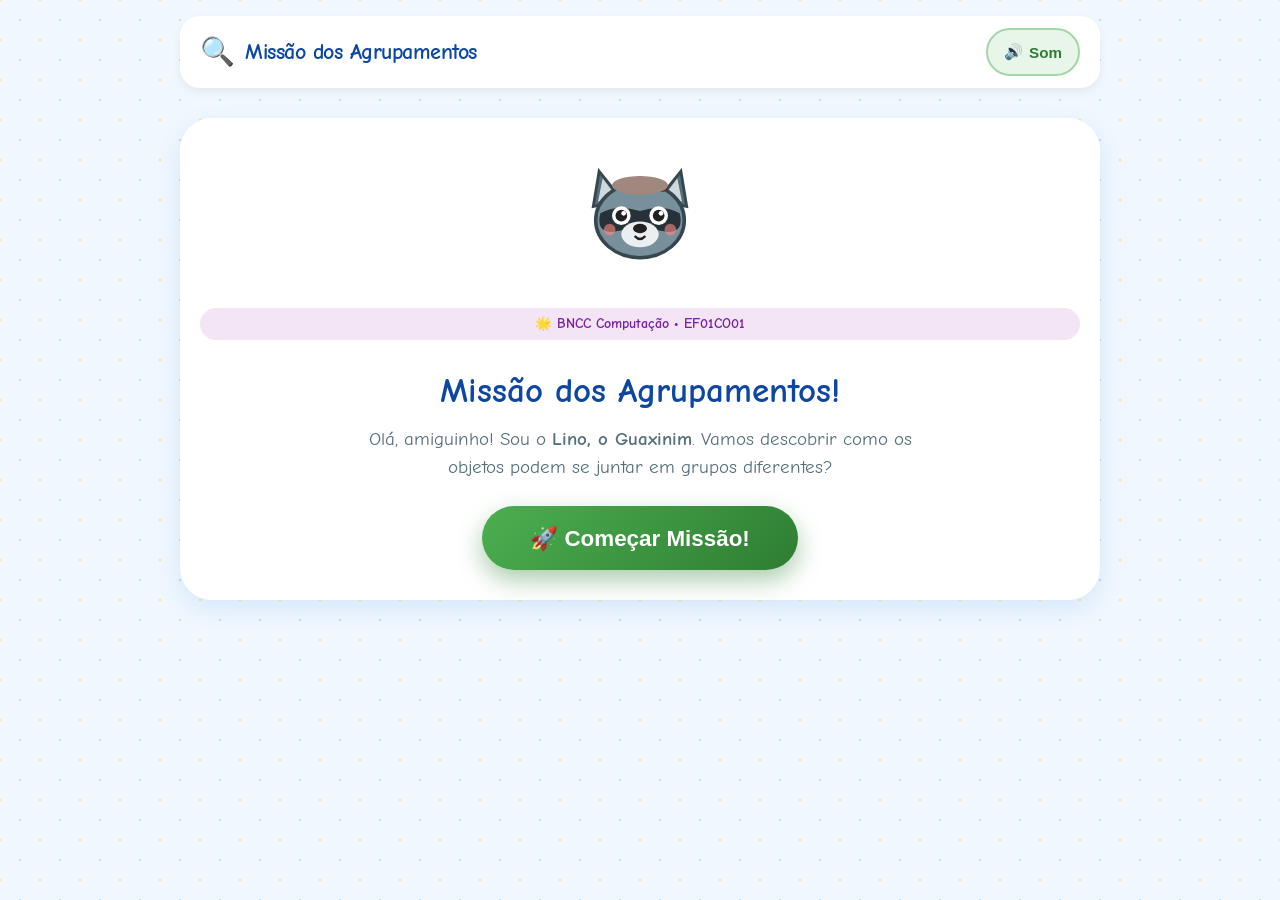
==== index.html @ 35787e44 "feat: implementacao completa da Missao dos Agrupamentos" ====
<!DOCTYPE html>
<html lang="pt-BR">
<head>
  <meta charset="UTF-8">
  <meta name="viewport" content="width=device-width, initial-scale=1.0, maximum-scale=1.0, user-scalable=no">
  <title>Missão dos Agrupamentos — Jogo Educativo BNCC EF01CO01</title>
  <meta name="description" content="Aplicação educativa para o 1º ano do Ensino Fundamental sobre agrupamentos e pensamento computacional (BNCC EF01CO01).">
  
  <!-- Fontes Legíveis para Alfabetização Infantil -->
  <link rel="preconnect" href="https://fonts.googleapis.com">
  <link rel="preconnect" href="https://fonts.gstatic.com" crossorigin>
  <link href="https://fonts.googleapis.com/css2?family=Comic+Neue:wght@400;700&family=Nunito:wght@700;800;900&display=swap" rel="stylesheet">
  
  <!-- Folha de Estilos -->
  <link rel="stylesheet" href="css/style.css">
</head>
<body>

  <div class="app-container">
    
    <!-- Cabeçalho Principal -->
    <header class="game-header">
      <div class="game-title-badge">
        <span class="game-logo-icon" role="img" aria-label="Lupa mágica">🔍</span>
        <h1 class="game-title">Missão dos Agrupamentos</h1>
      </div>
      <div class="header-actions">
        <button id="btn-sound-toggle" class="btn-control active-sound" aria-label="Ativar ou desativar som">
          <span id="sound-icon">🔊</span> <span id="sound-text">Som</span>
        </button>
      </div>
    </header>

    <!-- =========================================================================
         1. TELA INICIAL (Boas-Vindas)
         ========================================================================= -->
    <main id="screen-home" class="screen screen-active">
      <div class="home-mascot-container" id="home-mascot-slot">
        <!-- Injetado dinamicamente via JS (Lino SVG) -->
      </div>
      
      <span class="home-skill-pill">🌟 BNCC Computação • EF01CO01</span>
      <h2 class="home-title">Missão dos Agrupamentos!</h2>
      <p class="home-subtitle">
        Olá, amiguinho! Sou o <strong>Lino, o Guaxinim</strong>. Vamos descobrir como os objetos podem se juntar em grupos diferentes?
      </p>

      <div>
        <button id="btn-start" class="btn-large-primary" aria-label="Começar o jogo">
          <span>🚀 Começar Missão!</span>
        </button>
      </div>
    </main>

    <!-- =========================================================================
         2. TELA DA MISSÃO ATIVA
         ========================================================================= -->
    <section id="screen-mission" class="screen" aria-live="polite">
      
      <!-- Rastreador de Progresso (5 Etapas / Medalhas) -->
      <nav class="mission-tracker" aria-label="Progresso das 5 missões">
        <div class="step-item active" data-step="1">
          <div class="step-badge">🎨</div>
          <span class="step-label">Cores</span>
        </div>
        <div class="step-item" data-step="2">
          <div class="step-badge">📐</div>
          <span class="step-label">Formas</span>
        </div>
        <div class="step-item" data-step="3">
          <div class="step-badge">📦</div>
          <span class="step-label">Categorias</span>
        </div>
        <div class="step-item" data-step="4">
          <div class="step-badge">🔍</div>
          <span class="step-label">Descobrir</span>
        </div>
        <div class="step-item" data-step="5">
          <div class="step-badge">⭐</div>
          <span class="step-label">Meu Grupo</span>
        </div>
      </nav>

      <!-- Banner do Mascote Orientador com Instrução e Áudio -->
      <div class="mascot-banner">
        <div class="mascot-avatar" id="mission-mascot-slot">
          <!-- Injetado via JS -->
        </div>
        <div class="speech-bubble">
          <h2 class="speech-title" id="mission-title-text">Missão 1 — O Desafio das Cores</h2>
          <p class="speech-text" id="mission-instruction-text">Carregando instrução...</p>
          <button id="btn-speak-instruction" class="btn-listen" aria-label="Ouvir instrução falada">
            <span>🔊 Ouvir Instrução</span>
          </button>
        </div>
      </div>

      <!-- Área Dinâmica dos Objetos / Alternativas da Missão -->
      <div id="mission-dynamic-area">
        <!-- Renderizado dinamicamente via js/app.js -->
      </div>

      <!-- Botão de Verificação -->
      <div class="mission-actions" id="mission-action-bar">
        <button id="btn-verify" class="btn-verify" aria-label="Verificar se o agrupamento está certo">
          <span>✨ Verificar Grupo!</span>
        </button>
      </div>

    </section>

    <!-- =========================================================================
         3. TELA DE CONCLUSÃO & SÍNTESE DA APRENDIZAGEM
         ========================================================================= -->
    <section id="screen-conclusion" class="screen">
      <div class="trophy-container" role="img" aria-label="Troféu de Campeão">
        🏆
      </div>
      <h2 class="conclusion-title">Parabéns, Pequeno Detetive!</h2>
      <p class="home-subtitle">Você completou todas as 5 missões com muito sucesso!</p>

      <!-- Síntese Conceitual BNCC EF01CO01 -->
      <div class="conclusion-synthesis-box">
        <p class="synthesis-text">
          💡 "Os mesmos objetos podem formar grupos completamente diferentes dependendo da característica que observamos!"
        </p>
      </div>

      <!-- Resumo das Conquistas -->
      <div class="medals-summary">
        <div class="medal-badge">
          <div class="medal-icon">🎨</div>
          <span class="medal-title">Cores</span>
        </div>
        <div class="medal-badge">
          <div class="medal-icon">📐</div>
          <span class="medal-title">Formas</span>
        </div>
        <div class="medal-badge">
          <div class="medal-icon">📦</div>
          <span class="medal-title">Categorias</span>
        </div>
        <div class="medal-badge">
          <div class="medal-icon">🔍</div>
          <span class="medal-title">Regra Secreta</span>
        </div>
        <div class="medal-badge">
          <div class="medal-icon">⭐</div>
          <span class="medal-title">Meu Grupo</span>
        </div>
      </div>

      <div class="conclusion-buttons">
        <button id="btn-restart" class="btn-large-primary">
          <span>🔄 Jogar Novamente</span>
        </button>
      </div>
    </section>

  </div>

  <!-- =========================================================================
       MODAL DE FEEDBACK FORMATIVO (Sem Punição)
       ========================================================================= -->
  <div id="feedback-modal" class="modal-overlay" role="dialog" aria-modal="true" aria-labelledby="feedback-title" aria-describedby="feedback-message">
    <div class="feedback-card" id="feedback-card-content">
      <div class="feedback-icon" id="feedback-icon">🎉</div>
      <h3 class="feedback-title" id="feedback-title">Muito Bem!</h3>
      <p class="feedback-message" id="feedback-message">Texto da mensagem explicativa...</p>
      <button id="btn-feedback-action" class="btn-feedback-action">
        Continuar ➔
      </button>
    </div>
  </div>

  <!-- Scripts da Aplicação -->
  <script src="js/data.js"></script>
  <script src="js/app.js"></script>
</body>
</html>
---- css/style.css ----
/* ==========================================================================
   Missão dos Agrupamentos - Folha de Estilos Principal
   Alinhado à BNCC Computação EF01CO01 (1º Ano do Ensino Fundamental)
   ========================================================================== */

:root {
  /* Paleta Lúdica e de Alto Contraste */
  --color-primary: #1976D2;        /* Azul estimulante */
  --color-primary-dark: #0D47A1;
  --color-primary-light: #E3F2FD;
  
  --color-success: #388E3C;        /* Verde de conquista */
  --color-success-light: #E8F5E9;
  --color-success-glow: rgba(76, 175, 80, 0.4);
  
  --color-accent: #FFA000;         /* Amarelo/Dourado acolhedor */
  --color-accent-light: #FFF8E1;
  
  --color-secondary: #E64A19;      /* Laranja quente */
  --color-secondary-light: #FBE9E7;
  
  --color-purple: #7B1FA2;
  --color-purple-light: #F3E5F5;

  --color-bg: #F0F7FF;             /* Fundo suave e agradável aos olhos */
  --color-card-bg: #FFFFFF;
  --color-text: #263238;           /* Texto escuro de alto contraste */
  --color-text-muted: #546E7A;
  
  --border-radius-sm: 12px;
  --border-radius-md: 20px;
  --border-radius-lg: 32px;
  
  --shadow-sm: 0 4px 10px rgba(0, 0, 0, 0.06);
  --shadow-md: 0 8px 24px rgba(25, 118, 210, 0.12);
  --shadow-lg: 0 14px 36px rgba(0, 0, 0, 0.16);
  --shadow-selected: 0 0 0 4px #4CAF50, 0 8px 24px var(--color-success-glow);
  
  --transition-fast: 0.2s cubic-bezier(0.4, 0, 0.2, 1);
  --transition-bounce: 0.35s cubic-bezier(0.175, 0.885, 0.32, 1.275);
}

/* Reset Básico e Tipografia Acessível */
*, *::before, *::after {
  box-sizing: border-box;
  margin: 0;
  padding: 0;
  -webkit-tap-highlight-color: transparent;
}

body {
  font-family: 'Comic Neue', 'Nunito', 'Segoe UI', system-ui, -apple-system, sans-serif;
  background: var(--color-bg);
  background-image: 
    radial-gradient(#BBDEFB 1.5px, transparent 1.5px),
    radial-gradient(#FFE082 1.5px, var(--color-bg) 1.5px);
  background-size: 40px 40px;
  background-position: 0 0, 20px 20px;
  color: var(--color-text);
  line-height: 1.5;
  min-height: 100vh;
  display: flex;
  flex-direction: column;
  overflow-x: hidden;
}

/* Container Principal */
.app-container {
  width: 100%;
  max-width: 960px;
  margin: 0 auto;
  padding: 16px 20px 40px 20px;
  display: flex;
  flex-direction: column;
  flex: 1;
}

/* Cabeçalho do Jogo */
.game-header {
  display: flex;
  align-items: center;
  justify-content: space-between;
  padding: 12px 20px;
  background: var(--color-card-bg);
  border-radius: var(--border-radius-md);
  box-shadow: var(--shadow-sm);
  margin-bottom: 20px;
}

.game-title-badge {
  display: flex;
  align-items: center;
  gap: 10px;
}

.game-logo-icon {
  font-size: 28px;
  animation: float 3s ease-in-out infinite;
}

.game-title {
  font-size: 1.35rem;
  font-weight: 800;
  color: var(--color-primary-dark);
  letter-spacing: -0.5px;
}

.header-actions {
  display: flex;
  gap: 10px;
}

/* Botões de Ação Geral */
.btn-control {
  background: var(--color-primary-light);
  color: var(--color-primary-dark);
  border: 2px solid #BBDEFB;
  border-radius: 50px;
  padding: 8px 16px;
  font-size: 0.95rem;
  font-weight: 700;
  display: inline-flex;
  align-items: center;
  gap: 6px;
  cursor: pointer;
  min-height: 48px;
  min-width: 48px;
  transition: var(--transition-fast);
}

.btn-control:hover, .btn-control:focus-visible {
  background: #BBDEFB;
  transform: translateY(-2px);
  outline: none;
}

.btn-control.active-sound {
  background: #E8F5E9;
  border-color: #A5D6A7;
  color: #2E7D32;
}

/* Barra de Progresso das Missões (5 Etapas / Medalhas) */
.mission-tracker {
  display: flex;
  justify-content: space-between;
  align-items: center;
  background: var(--color-card-bg);
  padding: 12px 20px;
  border-radius: var(--border-radius-md);
  box-shadow: var(--shadow-sm);
  margin-bottom: 20px;
  position: relative;
}

.step-item {
  display: flex;
  flex-direction: column;
  align-items: center;
  gap: 4px;
  position: relative;
  z-index: 2;
  cursor: default;
}

.step-badge {
  width: 46px;
  height: 46px;
  border-radius: 50%;
  background: #ECEFF1;
  color: #78909C;
  display: flex;
  align-items: center;
  justify-content: center;
  font-size: 20px;
  font-weight: 800;
  border: 3px solid #CFD8DC;
  transition: var(--transition-bounce);
}

.step-item.active .step-badge {
  background: var(--color-primary);
  color: #FFFFFF;
  border-color: #90CAF9;
  transform: scale(1.18);
  box-shadow: 0 0 0 6px rgba(25, 118, 210, 0.2);
}

.step-item.completed .step-badge {
  background: var(--color-success);
  color: #FFFFFF;
  border-color: #A5D6A7;
  transform: scale(1.05);
}

.step-label {
  font-size: 0.8rem;
  font-weight: 700;
  color: var(--color-text-muted);
}

.step-item.active .step-label {
  color: var(--color-primary-dark);
}

/* Telas do Jogo */
.screen {
  display: none;
  opacity: 0;
  transform: translateY(12px);
  transition: opacity 0.35s ease, transform 0.35s ease;
}

.screen.screen-active {
  display: flex;
  flex-direction: column;
  opacity: 1;
  transform: translateY(0);
}

/* ==========================================================================
   TELA INICIAL
   ========================================================================== */
#screen-home {
  text-align: center;
  padding: 30px 20px;
  background: var(--color-card-bg);
  border-radius: var(--border-radius-lg);
  box-shadow: var(--shadow-md);
  margin-top: 10px;
}

.home-mascot-container {
  width: 140px;
  height: 140px;
  margin: 0 auto 20px auto;
  animation: bounce 2.5s ease-in-out infinite;
}

.home-title {
  font-size: 2.2rem;
  font-weight: 900;
  color: var(--color-primary-dark);
  margin-bottom: 12px;
  line-height: 1.2;
}

.home-subtitle {
  font-size: 1.2rem;
  color: var(--color-text-muted);
  max-width: 580px;
  margin: 0 auto 24px auto;
}

.home-skill-pill {
  display: inline-block;
  background: var(--color-purple-light);
  color: var(--color-purple);
  padding: 6px 16px;
  border-radius: 50px;
  font-size: 0.85rem;
  font-weight: 800;
  margin-bottom: 30px;
}

.btn-large-primary {
  background: linear-gradient(135deg, #4CAF50 0%, #2E7D32 100%);
  color: #FFFFFF;
  border: none;
  padding: 18px 48px;
  border-radius: 50px;
  font-size: 1.4rem;
  font-weight: 900;
  box-shadow: 0 10px 25px rgba(46, 125, 50, 0.4);
  cursor: pointer;
  display: inline-flex;
  align-items: center;
  gap: 12px;
  min-height: 64px;
  transition: var(--transition-bounce);
}

.btn-large-primary:hover, .btn-large-primary:focus-visible {
  transform: translateY(-4px) scale(1.04);
  box-shadow: 0 14px 30px rgba(46, 125, 50, 0.5);
  outline: none;
}

/* ==========================================================================
   BANNER DO MASCOTE (Instrução & Áudio)
   ========================================================================== */
.mascot-banner {
  display: flex;
  align-items: center;
  gap: 18px;
  background: #FFFFFF;
  padding: 16px 20px;
  border-radius: var(--border-radius-md);
  box-shadow: var(--shadow-sm);
  margin-bottom: 24px;
  border-left: 6px solid var(--color-primary);
}

.mascot-avatar {
  width: 76px;
  height: 76px;
  flex-shrink: 0;
}

.speech-bubble {
  flex: 1;
  display: flex;
  flex-direction: column;
  gap: 8px;
}

.speech-title {
  font-size: 1.1rem;
  font-weight: 800;
  color: var(--color-primary-dark);
}

.speech-text {
  font-size: 1.15rem;
  font-weight: 700;
  color: var(--color-text);
}

.btn-listen {
  align-self: flex-start;
  background: var(--color-accent-light);
  color: #E65100;
  border: 2px solid #FFE082;
  border-radius: 50px;
  padding: 6px 14px;
  font-size: 0.9rem;
  font-weight: 800;
  display: inline-flex;
  align-items: center;
  gap: 6px;
  cursor: pointer;
  min-height: 40px;
  transition: var(--transition-fast);
}

.btn-listen:hover, .btn-listen:focus-visible {
  background: #FFE082;
  transform: scale(1.05);
  outline: none;
}

/* ==========================================================================
   GRID DE CARTÕES DE OBJETOS
   ========================================================================== */
.objects-grid {
  display: grid;
  grid-template-columns: repeat(3, 1fr);
  gap: 18px;
  margin-bottom: 28px;
}

.object-card {
  background: var(--color-card-bg);
  border: 3px solid #E0E0E0;
  border-radius: var(--border-radius-md);
  padding: 16px 12px;
  display: flex;
  flex-direction: column;
  align-items: center;
  justify-content: center;
  cursor: pointer;
  min-height: 150px;
  position: relative;
  box-shadow: var(--shadow-sm);
  transition: var(--transition-bounce);
  user-select: none;
}

.object-card:hover {
  transform: translateY(-4px);
  border-color: #90CAF9;
  box-shadow: var(--shadow-md);
}

.object-card:focus-visible {
  outline: none;
  border-color: var(--color-primary);
  box-shadow: 0 0 0 4px rgba(25, 118, 210, 0.3);
}

/* Estado Selecionado com Verde Brilhante e Badge */
.object-card.selected {
  border-color: #4CAF50;
  background: #F1F8E9;
  box-shadow: var(--shadow-selected);
  transform: translateY(-4px) scale(1.03);
}

.object-card .selection-badge {
  display: none;
  position: absolute;
  top: 10px;
  right: 10px;
  width: 32px;
  height: 32px;
  background: #4CAF50;
  color: #FFFFFF;
  border-radius: 50%;
  font-size: 18px;
  font-weight: 900;
  align-items: center;
  justify-content: center;
  box-shadow: 0 2px 8px rgba(76, 175, 80, 0.5);
  animation: popIn 0.3s cubic-bezier(0.175, 0.885, 0.32, 1.275);
}

.object-card.selected .selection-badge {
  display: flex;
}

.card-icon-container {
  width: 80px;
  height: 80px;
  display: flex;
  align-items: center;
  justify-content: center;
  margin-bottom: 8px;
}

.obj-svg {
  width: 100%;
  height: 100%;
  filter: drop-shadow(0 4px 6px rgba(0, 0, 0, 0.08));
  transition: transform 0.3s ease;
}

.object-card:hover .obj-svg {
  transform: scale(1.08);
}

.card-label {
  font-size: 1.1rem;
  font-weight: 800;
  color: var(--color-text);
  text-align: center;
}

/* Pista Visual Progressiva / Andaime Pedagógico */
.object-card.guided-hint {
  animation: glowPulse 1.5s infinite;
}

/* ==========================================================================
   MISSÃO 4: DESCUBRA A REGRA (Estilo Específico)
   ========================================================================== */
.showcase-group {
  background: #FFFFFF;
  border: 3px dashed #90CAF9;
  border-radius: var(--border-radius-md);
  padding: 20px;
  margin-bottom: 24px;
  text-align: center;
}

.showcase-title {
  font-size: 1.1rem;
  font-weight: 800;
  color: var(--color-primary-dark);
  margin-bottom: 16px;
}

.showcase-grid {
  display: flex;
  justify-content: center;
  gap: 16px;
  flex-wrap: wrap;
}

.showcase-item {
  background: #F5F5F5;
  border: 2px solid #E0E0E0;
  border-radius: var(--border-radius-sm);
  padding: 10px;
  width: 90px;
  height: 90px;
  display: flex;
  flex-direction: column;
  align-items: center;
  justify-content: center;
}

.options-container {
  display: flex;
  flex-direction: column;
  gap: 14px;
  margin-bottom: 24px;
}

.btn-rule-option {
  background: #FFFFFF;
  border: 3px solid #CFD8DC;
  border-radius: var(--border-radius-md);
  padding: 18px 24px;
  font-size: 1.25rem;
  font-weight: 800;
  color: var(--color-text);
  text-align: left;
  cursor: pointer;
  box-shadow: var(--shadow-sm);
  transition: var(--transition-bounce);
  min-height: 64px;
  display: flex;
  align-items: center;
}

.btn-rule-option:hover {
  border-color: var(--color-primary);
  background: var(--color-primary-light);
  transform: translateX(6px);
}

.btn-rule-option.selected {
  border-color: var(--color-primary);
  background: var(--color-primary-light);
  box-shadow: 0 0 0 4px rgba(25, 118, 210, 0.3);
}

/* ==========================================================================
   MISSÃO 5: MEU AGRUPAMENTO CRIATIVO (Seletor de Regra)
   ========================================================================== */
.criteria-selector-container {
  background: #FFFFFF;
  padding: 20px;
  border-radius: var(--border-radius-md);
  box-shadow: var(--shadow-sm);
  margin-bottom: 24px;
}

.criteria-title {
  font-size: 1.15rem;
  font-weight: 800;
  color: var(--color-primary-dark);
  margin-bottom: 14px;
  text-align: center;
}

.criteria-buttons {
  display: flex;
  gap: 12px;
  flex-wrap: wrap;
  justify-content: center;
}

.btn-criterion {
  background: #F5F5F5;
  border: 3px solid #E0E0E0;
  border-radius: 50px;
  padding: 12px 20px;
  font-size: 1.05rem;
  font-weight: 800;
  color: var(--color-text);
  cursor: pointer;
  min-height: 52px;
  transition: var(--transition-fast);
}

.btn-criterion:hover {
  background: #E3F2FD;
  border-color: #90CAF9;
}

.btn-criterion.active {
  background: var(--color-primary);
  color: #FFFFFF;
  border-color: var(--color-primary-dark);
  box-shadow: 0 6px 16px rgba(25, 118, 210, 0.3);
}

/* ==========================================================================
   BOTÃO DE VERIFICAÇÃO / AÇÕES DE MISSÃO
   ========================================================================== */
.mission-actions {
  display: flex;
  justify-content: center;
  gap: 16px;
  margin-top: 10px;
}

.btn-verify {
  background: linear-gradient(135deg, #FF9800 0%, #F57C00 100%);
  color: #FFFFFF;
  border: none;
  padding: 16px 40px;
  border-radius: 50px;
  font-size: 1.25rem;
  font-weight: 900;
  cursor: pointer;
  box-shadow: 0 8px 20px rgba(245, 124, 0, 0.35);
  min-height: 56px;
  display: inline-flex;
  align-items: center;
  gap: 10px;
  transition: var(--transition-bounce);
}

.btn-verify:hover, .btn-verify:focus-visible {
  transform: translateY(-3px) scale(1.03);
  box-shadow: 0 12px 26px rgba(245, 124, 0, 0.45);
  outline: none;
}

/* ==========================================================================
   MODAL / PAINEL DE FEEDBACK FORMATIVO
   ========================================================================== */
.modal-overlay {
  display: none;
  position: fixed;
  inset: 0;
  background: rgba(13, 71, 161, 0.4);
  backdrop-filter: blur(4px);
  z-index: 100;
  align-items: center;
  justify-content: center;
  padding: 20px;
}

.modal-overlay.active {
  display: flex;
  animation: fadeIn 0.25s ease;
}

.feedback-card {
  background: #FFFFFF;
  width: 100%;
  max-width: 520px;
  border-radius: var(--border-radius-lg);
  padding: 32px 24px;
  text-align: center;
  box-shadow: var(--shadow-lg);
  display: flex;
  flex-direction: column;
  align-items: center;
  gap: 16px;
  animation: popIn 0.35s cubic-bezier(0.175, 0.885, 0.32, 1.275);
}

.feedback-icon {
  font-size: 54px;
  line-height: 1;
}

.feedback-title {
  font-size: 1.6rem;
  font-weight: 900;
}

.feedback-success .feedback-title {
  color: var(--color-success);
}

.feedback-hint .feedback-title {
  color: var(--color-accent);
}

.feedback-message {
  font-size: 1.2rem;
  font-weight: 700;
  color: var(--color-text);
  line-height: 1.4;
}

.btn-feedback-action {
  margin-top: 10px;
  padding: 14px 36px;
  border-radius: 50px;
  font-size: 1.15rem;
  font-weight: 900;
  cursor: pointer;
  border: none;
  min-height: 52px;
  transition: var(--transition-bounce);
}

.feedback-success .btn-feedback-action {
  background: linear-gradient(135deg, #4CAF50 0%, #2E7D32 100%);
  color: #FFFFFF;
  box-shadow: 0 6px 16px rgba(46, 125, 50, 0.35);
}

.feedback-hint .btn-feedback-action {
  background: linear-gradient(135deg, #FFA000 0%, #FF8F00 100%);
  color: #FFFFFF;
  box-shadow: 0 6px 16px rgba(255, 160, 0, 0.35);
}

.btn-feedback-action:hover {
  transform: translateY(-2px) scale(1.04);
}

/* ==========================================================================
   TELA DE CONCLUSÃO
   ========================================================================== */
#screen-conclusion {
  text-align: center;
  padding: 36px 24px;
  background: #FFFFFF;
  border-radius: var(--border-radius-lg);
  box-shadow: var(--shadow-md);
}

.trophy-container {
  font-size: 70px;
  margin-bottom: 12px;
  animation: float 2.5s ease-in-out infinite;
}

.conclusion-title {
  font-size: 2.2rem;
  font-weight: 900;
  color: var(--color-primary-dark);
  margin-bottom: 16px;
}

.conclusion-synthesis-box {
  background: var(--color-accent-light);
  border: 3px solid #FFE082;
  border-radius: var(--border-radius-md);
  padding: 20px;
  margin: 20px auto 28px auto;
  max-width: 640px;
}

.synthesis-text {
  font-size: 1.35rem;
  font-weight: 900;
  color: #BF360C;
  line-height: 1.35;
}

.medals-summary {
  display: flex;
  justify-content: center;
  gap: 16px;
  margin-bottom: 32px;
  flex-wrap: wrap;
}

.medal-badge {
  display: flex;
  flex-direction: column;
  align-items: center;
  gap: 6px;
}

.medal-icon {
  width: 54px;
  height: 54px;
  background: #E8F5E9;
  border: 3px solid #4CAF50;
  border-radius: 50%;
  display: flex;
  align-items: center;
  justify-content: center;
  font-size: 24px;
  box-shadow: 0 4px 12px rgba(76, 175, 80, 0.25);
}

.medal-title {
  font-size: 0.85rem;
  font-weight: 800;
  color: var(--color-text-muted);
}

.conclusion-buttons {
  display: flex;
  justify-content: center;
  gap: 16px;
  flex-wrap: wrap;
}

/* ==========================================================================
   ANIMAÇÕES
   ========================================================================== */
@keyframes float {
  0%, 100% { transform: translateY(0); }
  50% { transform: translateY(-8px); }
}

@keyframes bounce {
  0%, 100% { transform: translateY(0) scale(1); }
  50% { transform: translateY(-10px) scale(1.02); }
}

@keyframes popIn {
  0% { transform: scale(0.6); opacity: 0; }
  100% { transform: scale(1); opacity: 1; }
}

@keyframes fadeIn {
  from { opacity: 0; }
  to { opacity: 1; }
}

@keyframes glowPulse {
  0%, 100% { box-shadow: 0 0 0 2px #FFA000; }
  50% { box-shadow: 0 0 0 8px rgba(255, 160, 0, 0.4); }
}

/* ==========================================================================
   RESPONSIVIDADE (Tablets e Celulares)
   ========================================================================== */

/* Tablet (7" a 12.9") */
@media (max-width: 820px) {
  .app-container {
    padding: 12px 16px 30px 16px;
  }
  
  .home-title, .conclusion-title {
    font-size: 1.85rem;
  }
  
  .objects-grid {
    grid-template-columns: repeat(3, 1fr);
    gap: 14px;
  }
  
  .object-card {
    min-height: 135px;
    padding: 12px 8px;
  }
  
  .card-icon-container {
    width: 68px;
    height: 68px;
  }
  
  .card-label {
    font-size: 1rem;
  }
}

/* Celulares / Smartphones (A partir de 4.7") */
@media (max-width: 580px) {
  .app-container {
    padding: 10px 12px 24px 12px;
  }
  
  .game-header {
    padding: 10px 14px;
    margin-bottom: 14px;
  }
  
  .game-title {
    font-size: 1.15rem;
  }
  
  .mission-tracker {
    padding: 8px 12px;
    margin-bottom: 14px;
  }
  
  .step-badge {
    width: 38px;
    height: 38px;
    font-size: 16px;
  }
  
  .step-label {
    display: none; /* Oculta texto em telas estreitas, mantendo os ícones das medalhas */
  }
  
  .mascot-banner {
    flex-direction: column;
    text-align: center;
    gap: 10px;
    padding: 14px;
    margin-bottom: 16px;
  }
  
  .mascot-avatar {
    width: 60px;
    height: 60px;
  }
  
  .btn-listen {
    align-self: center;
  }
  
  .speech-text {
    font-size: 1.05rem;
  }
  
  /* Celular: 2 colunas para alvos de toque grandes e confortáveis */
  .objects-grid {
    grid-template-columns: repeat(2, 1fr);
    gap: 12px;
    margin-bottom: 20px;
  }
  
  .object-card {
    min-height: 125px;
  }
  
  .home-title {
    font-size: 1.6rem;
  }
  
  .btn-large-primary {
    width: 100%;
    justify-content: center;
    padding: 16px 24px;
    font-size: 1.2rem;
  }
  
  .btn-verify {
    width: 100%;
    justify-content: center;
    padding: 14px 20px;
    font-size: 1.15rem;
  }
  
  .btn-rule-option {
    font-size: 1.05rem;
    padding: 14px 16px;
  }
  
  .synthesis-text {
    font-size: 1.15rem;
  }
}
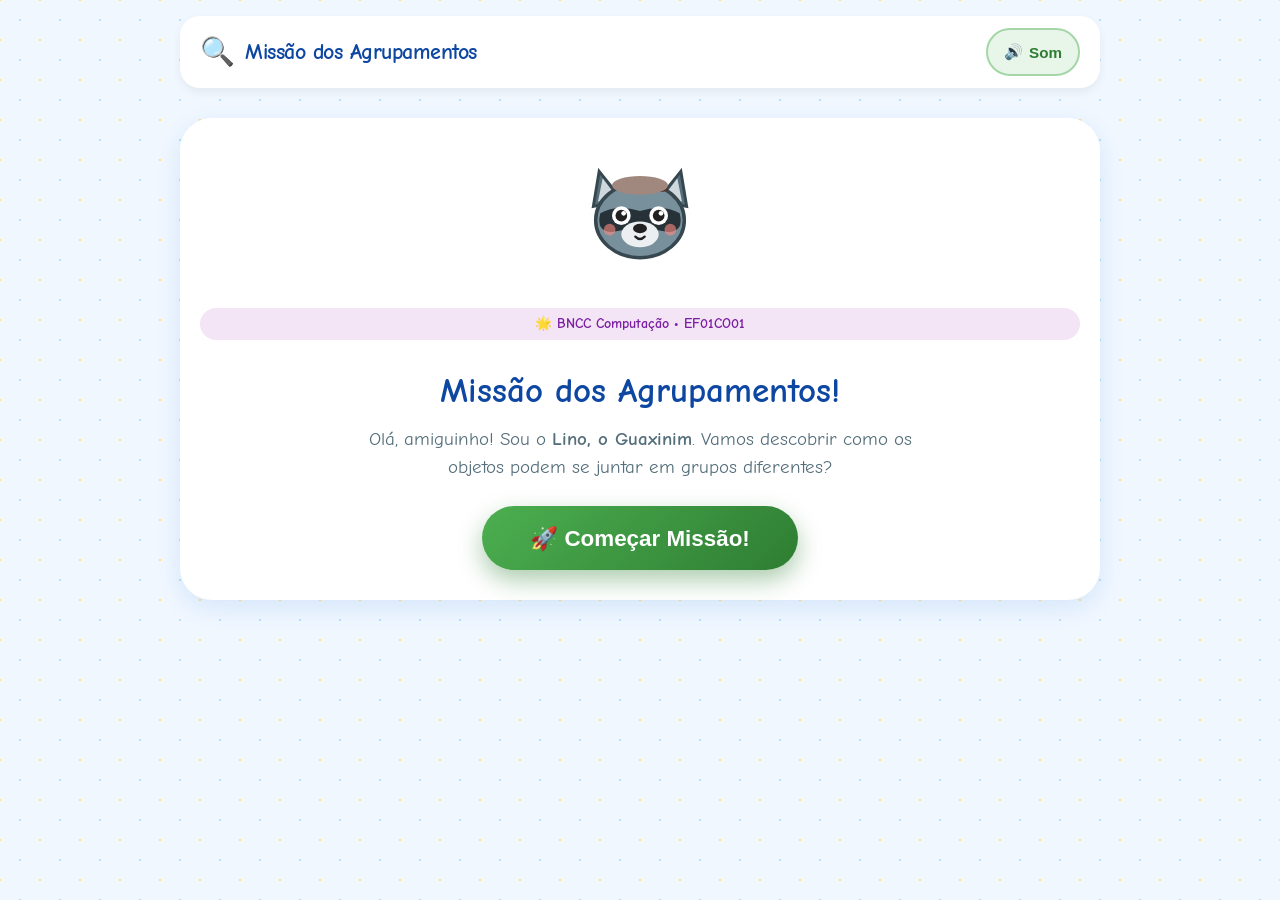
==== commit fbb44b8a: "feat: implementacao completa da Missao dos Agrupamentos com 8 missoes e documentacao PDF" ====
--- a/index.html
+++ b/index.html
@@ -57,28 +57,9 @@
          ========================================================================= -->
     <section id="screen-mission" class="screen" aria-live="polite">
       
-      <!-- Rastreador de Progresso (5 Etapas / Medalhas) -->
-      <nav class="mission-tracker" aria-label="Progresso das 5 missões">
-        <div class="step-item active" data-step="1">
-          <div class="step-badge">🎨</div>
-          <span class="step-label">Cores</span>
-        </div>
-        <div class="step-item" data-step="2">
-          <div class="step-badge">📐</div>
-          <span class="step-label">Formas</span>
-        </div>
-        <div class="step-item" data-step="3">
-          <div class="step-badge">📦</div>
-          <span class="step-label">Categorias</span>
-        </div>
-        <div class="step-item" data-step="4">
-          <div class="step-badge">🔍</div>
-          <span class="step-label">Descobrir</span>
-        </div>
-        <div class="step-item" data-step="5">
-          <div class="step-badge">⭐</div>
-          <span class="step-label">Meu Grupo</span>
-        </div>
+      <!-- Rastreador de Progresso (8 Etapas / Medalhas Dinâmicas) -->
+      <nav class="mission-tracker" id="mission-tracker-container" aria-label="Progresso das missões">
+        <!-- Renderizado dinamicamente via js/app.js -->
       </nav>
 
       <!-- Banner do Mascote Orientador com Instrução e Áudio -->
@@ -117,7 +98,7 @@
         🏆
       </div>
       <h2 class="conclusion-title">Parabéns, Pequeno Detetive!</h2>
-      <p class="home-subtitle">Você completou todas as 5 missões com muito sucesso!</p>
+      <p class="home-subtitle">Você completou todas as missões com muito sucesso!</p>
 
       <!-- Síntese Conceitual BNCC EF01CO01 -->
       <div class="conclusion-synthesis-box">
@@ -126,28 +107,9 @@
         </p>
       </div>
 
-      <!-- Resumo das Conquistas -->
-      <div class="medals-summary">
-        <div class="medal-badge">
-          <div class="medal-icon">🎨</div>
-          <span class="medal-title">Cores</span>
-        </div>
-        <div class="medal-badge">
-          <div class="medal-icon">📐</div>
-          <span class="medal-title">Formas</span>
-        </div>
-        <div class="medal-badge">
-          <div class="medal-icon">📦</div>
-          <span class="medal-title">Categorias</span>
-        </div>
-        <div class="medal-badge">
-          <div class="medal-icon">🔍</div>
-          <span class="medal-title">Regra Secreta</span>
-        </div>
-        <div class="medal-badge">
-          <div class="medal-icon">⭐</div>
-          <span class="medal-title">Meu Grupo</span>
-        </div>
+      <!-- Resumo das Conquistas (Dinâmico) -->
+      <div class="medals-summary" id="medals-summary-container">
+        <!-- Injetado dinamicamente via js/app.js -->
       </div>
 
       <div class="conclusion-buttons">
